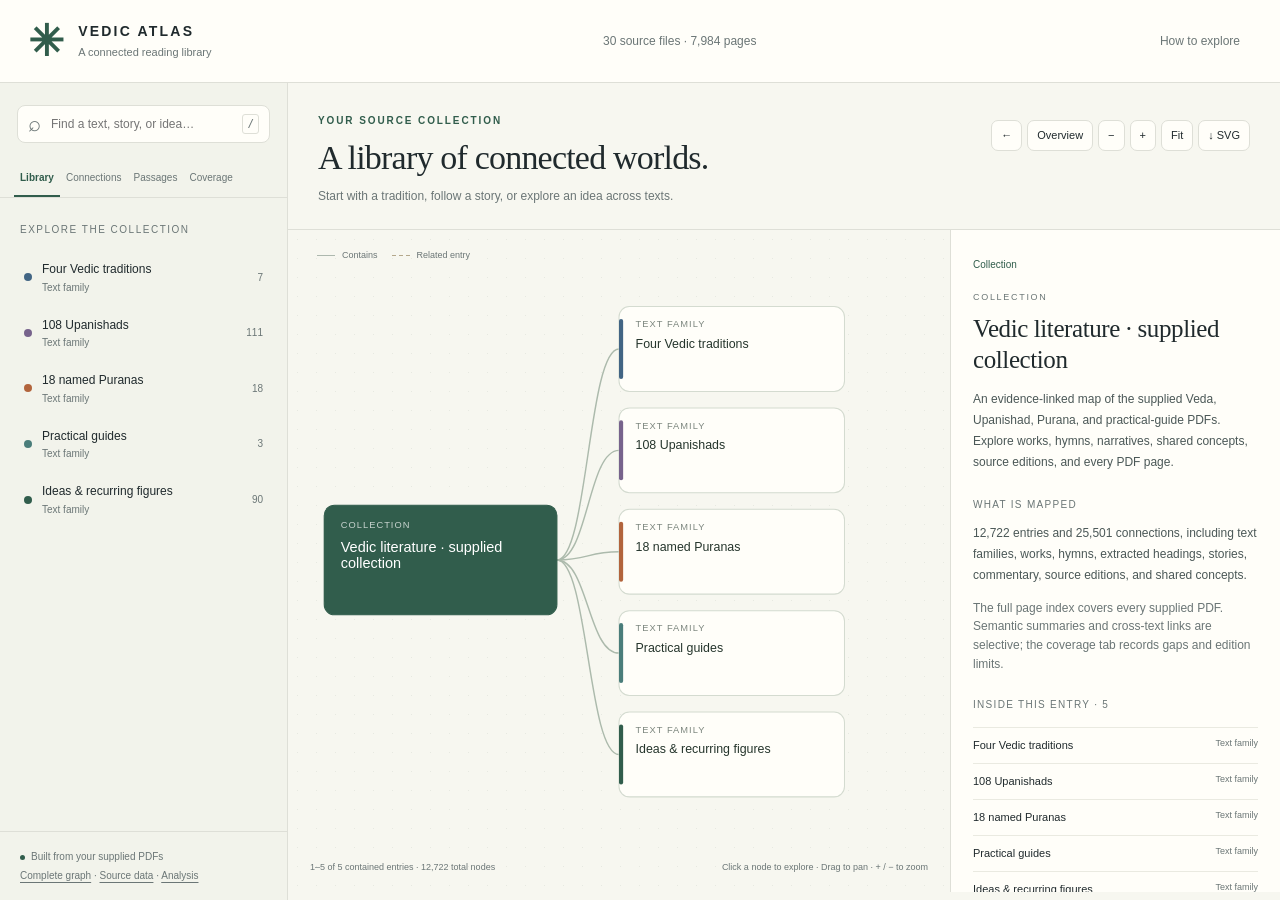
==== output/vedic-atlas.html @ 632bf675 "Publish Vedic Atlas and source-linked literature graph" ====
<!doctype html>
<html lang="en">
<head>
<meta charset="utf-8"><meta name="viewport" content="width=device-width,initial-scale=1">
<title>Vedic Atlas · A connected reading library</title>
<link rel="icon" href="favicon.svg" type="image/svg+xml">
<link rel="stylesheet" href="atlas.css">
</head>
<body>
<header><a class="brand" href="#root"><span class="brandmark">✳</span><span>VEDIC ATLAS<small>A connected reading library</small></span></a><div class="topnote">30 source files · <span id="totalPages">7,984</span> pages</div><button id="helpButton" class="quiet">How to explore</button></header>
<div class="app">
<aside class="sidebar">
<div class="searchbox"><span>⌕</span><input id="search" type="search" aria-label="Search the library" placeholder="Find a text, story, or idea…"><kbd>/</kbd></div>
<nav class="tabs" aria-label="Explore modes"><button data-tab="library" class="active">Library</button><button data-tab="themes">Connections</button><button data-tab="passages">Passages</button><button data-tab="coverage">Coverage</button></nav>
<div id="navContent" class="navcontent"></div>
<footer><span class="live-dot"></span>Built from your supplied PDFs<br><a href="atlas.graphml" download>Complete graph</a> <span>·</span> <a href="atlas.json" download>Source data</a> <span>·</span> <a href="../analysis/REPORT.md">Analysis</a></footer>
</aside>
<main>
<div class="workspace-head"><div><div id="eyebrow" class="eyebrow">YOUR SOURCE COLLECTION</div><h1 id="heading">A library of connected worlds.</h1><p id="subheading">Start with a tradition, follow a story, or explore an idea across texts.</p></div><div class="map-actions"><button id="back" title="Go back" aria-label="Go back">←</button><button id="home" title="Collection overview">Overview</button><button id="zoomOut" title="Zoom out" aria-label="Zoom out">−</button><button id="zoomIn" title="Zoom in" aria-label="Zoom in">+</button><button id="fit" title="Fit map">Fit</button><button id="export" title="Save this map">↓ SVG</button></div></div>
<div class="workspace-body">
<section class="maparea" aria-label="Interactive mind map"><div class="map-key"><span class="keyline"></span>Contains <span class="keyline related"></span>Related entry</div><svg id="map" role="img" aria-label="Mind map of the selected text and its connections"><g id="scene"></g></svg><div id="mapPager" class="mappager"></div><div class="map-caption"><span id="mapCount"></span><span>Click a node to explore · Drag to pan · + / − to zoom</span></div></section>
<aside class="detail" id="detail" aria-live="polite"></aside>
</div>
</main>
</div>
<dialog id="help"><button class="close" id="closeHelp" aria-label="Close help">×</button><p class="eyebrow">READ THE MAP</p><h2>Follow a thread.</h2><p>Select a family, book, hymn, story, or concept. The map shows its immediate connections; the full collection remains available in the library.</p><ol><li><b>Library</b> follows the supplied texts and their indexed contents.</li><li><b>Connections</b> brings together passages that share names or ideas. A shared theme does not establish literary borrowing.</li><li><b>Passages</b> searches the extracted text of all PDFs. Search spelling variants separately.</li><li><b>Coverage</b> records partial editions, OCR, commentary, duplicates, and gaps.</li></ol><p>Page numbers always mean PDF pages, starting at 1. Use “Open source PDF” to check the original. Extracted and recognized text may contain errors. Indexed headings are navigation aids; they are not a claim that every embedded story has received a separate scholarly analysis.</p><p class="fine">The library runs entirely in your browser. No external APIs, accounts, or analytics are required.</p></dialog>
<script src="atlas-data.js"></script><script src="atlas-pages.js"></script><script src="atlas.js"></script>
</body></html>
---- output/atlas.css ----
:root{--ink:#202a2d;--muted:#6b7676;--line:#dedfd7;--paper:#f7f7f0;--panel:#fffef9;--green:#315d4c;--orange:#b2643c;--blue:#426584;--purple:#77638c;--teal:#4a7d7a}*{box-sizing:border-box}body{margin:0;background:var(--paper);color:var(--ink);font:14px/1.55 -apple-system,BlinkMacSystemFont,'Segoe UI',sans-serif}button,input{font:inherit}button,a{touch-action:manipulation}button{cursor:pointer;border:1px solid var(--line);background:var(--panel);color:var(--ink);padding:7px 12px;border-radius:7px}button:hover{background:#eeeee5}button:focus-visible,a:focus-visible,input:focus-visible{outline:3px solid #9dbdac;outline-offset:3px}a{color:var(--green);text-underline-offset:3px}header{height:83px;border-bottom:1px solid var(--line);display:flex;align-items:center;justify-content:space-between;padding:0 28px;background:var(--panel)}.brand{text-decoration:none;color:var(--ink);display:flex;align-items:center;gap:12px;font-weight:650;letter-spacing:2.2px;font-size:14px}.brand small{display:block;font-weight:400;letter-spacing:0;color:var(--muted);font-size:11px;margin-top:1px}.brandmark{font-size:43px;color:var(--green);line-height:1}.topnote{color:var(--muted);font-size:12px}.quiet{border:0;background:transparent;color:var(--muted);font-size:12px}.app{display:flex;min-height:calc(100vh - 83px)}.sidebar{width:288px;flex:none;border-right:1px solid var(--line);display:flex;flex-direction:column;background:#f2f3eb;height:calc(100vh - 83px);position:sticky;top:0}.searchbox{margin:22px 17px 18px;background:var(--panel);border:1px solid var(--line);border-radius:8px;display:flex;align-items:center;padding:7px 10px;gap:8px}.searchbox span{font-size:22px;line-height:1;color:var(--muted)}.searchbox input{width:100%;min-width:0;border:0;outline:none!important;background:transparent;font-size:12px}.searchbox kbd{font-size:11px;border:1px solid var(--line);padding:0 4px;border-radius:3px;color:var(--muted)}.tabs{display:flex;flex-wrap:wrap;gap:0;padding:0 14px;border-bottom:1px solid var(--line)}.tabs button{padding:9px 7px;border:0;border-radius:0;background:none;font-size:11px;color:var(--muted);border-bottom:2px solid transparent}.tabs button.active{color:var(--green);border-bottom-color:var(--green);font-weight:600}.navcontent{padding:18px 15px;overflow:auto;flex:1}.nav-title{font-size:10px;letter-spacing:1.5px;text-transform:uppercase;color:var(--muted);margin:6px 5px 14px}.nav-row{display:flex;width:100%;align-items:center;text-align:left;gap:10px;margin:3px 0;background:none;border:0;border-radius:7px;padding:9px;font-size:12px}.nav-row:hover{background:#e6e9df}.nav-row.current{background:#e0e8dc;color:#294d3f}.nav-row small{display:block;font-size:10px;color:var(--muted);line-height:1.4;margin-top:2px}.nav-row .ntext{flex:1;min-width:0}.nav-row .ncount{color:var(--muted);font-size:10px}.dot{width:8px;height:8px;border-radius:50%;flex:none}.childnav{padding-left:10px;border-left:1px solid var(--line);margin-left:12px}.nav-more{font-size:11px;margin:8px}.fine{font-size:11px;color:var(--muted)}.empty{color:var(--muted);padding:10px;font-size:12px}footer{padding:15px 20px;border-top:1px solid var(--line);color:var(--muted);font-size:10px;line-height:1.9}footer a{color:var(--muted)}.live-dot{display:inline-block;width:5px;height:5px;border-radius:50%;background:var(--green);margin-right:6px}main{flex:1;min-width:0}.workspace-head{padding:30px 30px 23px;display:flex;gap:18px;justify-content:space-between;align-items:flex-start;border-bottom:1px solid var(--line)}.eyebrow{font-size:10px;letter-spacing:1.9px;color:var(--green);font-weight:600}h1{font:34px/1.2 Georgia,'Times New Roman',serif;letter-spacing:-.8px;margin:9px 0 9px;max-width:740px}h2{font:26px/1.25 Georgia,serif;letter-spacing:-.4px}p{margin:0 0 13px}#subheading{font-size:12px;color:var(--muted);max-width:760px;margin:0}.map-actions{display:flex;gap:5px;flex:none;padding-top:7px}.map-actions button{font-size:11px;padding:6px 9px}.workspace-body{display:grid;grid-template-columns:minmax(340px,1fr) 330px;min-height:calc(100vh - 238px)}.maparea{position:relative;min-width:0;min-height:650px;overflow:hidden;background-image:radial-gradient(#b7c0b540 .75px,transparent .75px);background-size:19px 19px}#map{display:block;width:100%;height:calc(100vh - 240px);min-height:650px;cursor:grab;touch-action:none}#map.dragging{cursor:grabbing}.map-key{position:absolute;left:22px;top:19px;font-size:9px;display:flex;gap:7px;align-items:center;color:var(--muted);pointer-events:none}.keyline{width:18px;height:1px;background:#adb8ae;margin-left:7px}.keyline.related{background:repeating-linear-gradient(to right,#b4a88c 0 4px,transparent 4px 7px)}.map-caption{position:absolute;bottom:17px;left:22px;right:22px;display:flex;justify-content:space-between;gap:16px;color:var(--muted);font-size:9px;pointer-events:none}.map-caption span:last-child{max-width:220px;text-align:right}.mappager{position:absolute;bottom:53px;left:22px;display:flex;gap:8px;align-items:center;font-size:10px}.mappager button{font-size:10px;padding:4px 8px}.node{cursor:pointer}.node rect{transition:filter .15s}.node:hover rect{filter:brightness(.96)}.node text{pointer-events:none}.detail{border-left:1px solid var(--line);padding:25px 22px;background:var(--panel);max-height:calc(100vh - 238px);overflow:auto}.type-label{font-size:9px;text-transform:uppercase;letter-spacing:1.7px;color:var(--muted)}.detail h2{margin:8px 0 14px;font-size:25px;overflow-wrap:anywhere}.detail p{font-size:12px}.detail .intro{color:#4b5857;line-height:1.75}.detail h3{font-size:10px;text-transform:uppercase;letter-spacing:1.3px;margin:24px 0 10px;color:var(--muted);font-weight:500}.badge{display:inline-block;border-radius:4px;padding:3px 6px;font-size:9px;background:#edf0e8;color:#45614f;margin:0 4px 6px 0}.badge.machine{background:#f1eee4;color:#78683f}.source-link{display:block;padding:10px 12px;background:var(--green);color:white;border-radius:6px;text-align:center;text-decoration:none;font-size:11px;margin:14px 0 9px}.source-link:hover{background:#254738}.crumbs{font-size:10px;line-height:1.9;color:var(--muted);margin-bottom:17px}.crumbs button{font-size:10px;border:0;padding:0;background:none;text-align:left;color:var(--green)}.detail-list{padding:0;list-style:none}.detail-list li{border-top:1px solid #eaeae1}.detail-list button{border:0;padding:9px 0;background:none;width:100%;text-align:left;font-size:11px;display:flex;justify-content:space-between;gap:10px}.detail-list button small{color:var(--muted);font-size:9px;flex:none}.quote{font-size:11px!important;border-left:2px solid #b3c2b3;padding-left:12px;color:#59625d;margin:11px 0}.citation{font-size:9px;color:var(--muted);display:block;margin-top:5px}.page-tools{display:flex;gap:5px;align-items:center;margin:10px 0;font-size:10px}.page-tools input{width:60px;padding:4px;font-size:11px;border:1px solid var(--line);border-radius:5px}.page-tools button{font-size:10px;padding:5px 8px}.reader{font:11px/1.7 ui-monospace,SFMono-Regular,monospace;white-space:pre-wrap;overflow-wrap:anywhere;background:#f4f4ed;padding:13px;border-radius:6px;max-height:450px;overflow:auto}.passage-result{text-align:left;width:100%;border:0;border-bottom:1px solid var(--line);background:none;border-radius:0;padding:12px 4px}.passage-result strong{display:block;font-size:11px;font-weight:500}.passage-result span{display:block;font-size:11px;color:var(--muted);margin-top:4px}.passage-result small{font-size:9px;color:var(--green)}mark{background:#e9dfa9;color:var(--ink)}.coverage{padding:10px 4px;border-bottom:1px solid var(--line)}.coverage strong{display:block;font-size:12px;font-weight:500}.coverage p{font-size:10px;color:var(--muted);margin-top:5px}.stats-line{font-size:10px;color:var(--muted);margin-bottom:13px}.section-head{font-size:10px;color:var(--muted);margin:14px 4px 5px}.more-text{font-size:11px!important;padding:6px 9px!important}dialog{border:1px solid var(--line);border-radius:12px;max-width:580px;padding:32px;background:var(--panel);color:var(--ink);box-shadow:0 15px 80px #172a2730}dialog::backdrop{background:#15292366}dialog p,dialog li{font-size:13px}dialog li{margin:9px 0}.close{position:absolute;right:14px;top:10px;border:0;background:none;font-size:25px}dialog h2{margin-top:9px}#loadError{padding:40px;color:#963d29}@media(min-width:1700px){.workspace-body{grid-template-columns:minmax(500px,1fr) 390px}.detail{padding:28px 30px}}@media(max-width:1180px){.sidebar{width:245px}.workspace-body{grid-template-columns:minmax(300px,1fr) 295px}.workspace-head{padding:25px 22px;flex-direction:column;gap:10px}h1{font-size:30px}#map{height:calc(100vh - 280px)}.detail{max-height:calc(100vh - 280px);padding:22px 18px}.workspace-body{min-height:calc(100vh - 280px)}}@media(max-width:930px){.workspace-body{display:block}.detail{border-left:0;border-top:1px solid var(--line);max-height:none}.maparea{min-height:500px}#map{min-height:500px;height:500px}.topnote{display:none}.map-caption{font-size:9px}}@media(max-width:620px){header{height:70px;padding:0 17px}.brand{font-size:12px}.brandmark{font-size:35px}.brand small{font-size:10px}.quiet{font-size:10px}.app{display:block}.sidebar{width:100%;height:auto;position:static;border-right:0;border-bottom:1px solid var(--line)}.searchbox{margin:14px 16px 8px}.tabs{padding:0 14px}.tabs button{font-size:12px;padding:9px}.navcontent{max-height:240px;padding:10px 16px}.nav-title{margin:4px}.nav-row{padding:7px}.sidebar footer{display:none}.workspace-head{padding:22px 18px}.map-actions{padding:0}h1{font-size:29px}.maparea{min-height:440px}#map{height:440px;min-height:440px}.detail{padding:24px}.map-caption{left:15px;right:15px}.map-key{left:12px}.mappager{left:15px}}
@media(min-width:931px){.maparea{min-height:450px}#map{min-height:450px}}
.tabs{flex-wrap:nowrap}.tabs button{font-size:10px;padding:9px 6px;white-space:nowrap}
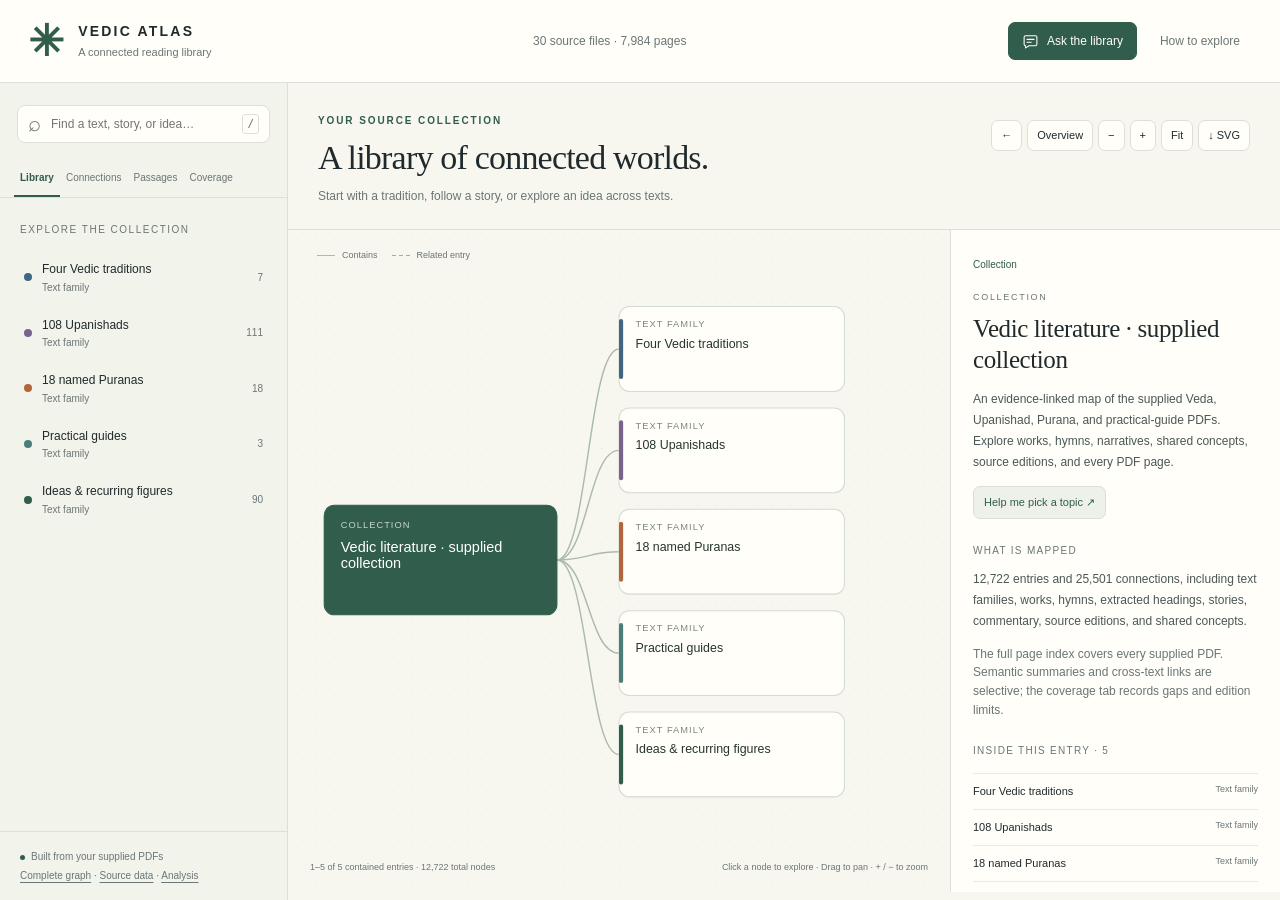
==== commit a2ce3713: "Add a source-based conversational reading guide" ====
--- a/output/vedic-atlas.html
+++ b/output/vedic-atlas.html
@@ -5,9 +5,10 @@
 <title>Vedic Atlas · A connected reading library</title>
 <link rel="icon" href="favicon.svg" type="image/svg+xml">
 <link rel="stylesheet" href="atlas.css">
+<link rel="stylesheet" href="guide.css">
 </head>
 <body>
-<header><a class="brand" href="#root"><span class="brandmark">✳</span><span>VEDIC ATLAS<small>A connected reading library</small></span></a><div class="topnote">30 source files · <span id="totalPages">7,984</span> pages</div><button id="helpButton" class="quiet">How to explore</button></header>
+<header><a class="brand" href="#root"><span class="brandmark">✳</span><span>VEDIC ATLAS<small>A connected reading library</small></span></a><div class="topnote">30 source files · <span id="totalPages">7,984</span> pages</div><div class="header-actions"><button id="openGuide" class="guide-launch" aria-haspopup="dialog" aria-controls="guideDialog"><svg viewBox="0 0 24 24" aria-hidden="true"><path d="M5 4h14a2 2 0 0 1 2 2v10a2 2 0 0 1-2 2h-9l-5 3v-3a2 2 0 0 1-2-2V6a2 2 0 0 1 2-2Z"/><path d="M7 9h10M7 13h6"/></svg>Ask the library</button><button id="helpButton" class="quiet" aria-label="How to explore"><span class="help-label">How to explore</span><span class="help-icon" aria-hidden="true">?</span></button></div></header>
 <div class="app">
 <aside class="sidebar">
 <div class="searchbox"><span>⌕</span><input id="search" type="search" aria-label="Search the library" placeholder="Find a text, story, or idea…"><kbd>/</kbd></div>
@@ -24,5 +25,12 @@
 </main>
 </div>
 <dialog id="help"><button class="close" id="closeHelp" aria-label="Close help">×</button><p class="eyebrow">READ THE MAP</p><h2>Follow a thread.</h2><p>Select a family, book, hymn, story, or concept. The map shows its immediate connections; the full collection remains available in the library.</p><ol><li><b>Library</b> follows the supplied texts and their indexed contents.</li><li><b>Connections</b> brings together passages that share names or ideas. A shared theme does not establish literary borrowing.</li><li><b>Passages</b> searches the extracted text of all PDFs. Search spelling variants separately.</li><li><b>Coverage</b> records partial editions, OCR, commentary, duplicates, and gaps.</li></ol><p>Page numbers always mean PDF pages, starting at 1. Use “Open source PDF” to check the original. Extracted and recognized text may contain errors. Indexed headings are navigation aids; they are not a claim that every embedded story has received a separate scholarly analysis.</p><p class="fine">The library runs entirely in your browser. No external APIs, accounts, or analytics are required.</p></dialog>
-<script src="atlas-data.js"></script><script src="atlas-pages.js"></script><script src="atlas.js"></script>
+<dialog id="guideDialog" aria-labelledby="guideTitle" aria-describedby="guideDescription">
+  <div class="guide-head"><div><div class="guide-kicker">YOUR READING COMPANION</div><h2 id="guideTitle">Ask the library.</h2></div><div class="guide-head-actions"><button id="resetGuide" title="Start a new conversation">Start over</button><button id="closeGuide" aria-label="Close reading guide">×</button></div></div>
+  <p id="guideDescription">Find a starting point. Follow the sources. Connect the ideas.</p>
+  <div id="guideLog" class="guide-log" role="log" aria-live="polite" aria-relevant="additions" aria-label="Reading guide conversation"></div>
+  <div id="guideStatus" class="guide-status" role="status"></div>
+  <form id="guideForm" class="guide-form"><label for="guideInput" class="guide-sr-only">Ask about a topic or book</label><div class="guide-input-row"><textarea id="guideInput" rows="2" maxlength="600" placeholder="Ask about a topic, story, or book…" required></textarea><button id="guideSend" type="submit" aria-label="Send question"><svg viewBox="0 0 24 24" aria-hidden="true"><path d="M12 19V5M5 12l7-7 7 7"/></svg></button></div><p>Uses indexed summaries and PDF passages. Check the cited pages for context.</p></form>
+</dialog>
+<script src="atlas-data.js"></script><script src="atlas-pages.js"></script><script src="atlas.js?v=reading-guide-1"></script><script src="guide-topics.js"></script><script src="guide-engine.js"></script><script src="guide.js"></script>
 </body></html>
--- a/output/guide.css
+++ b/output/guide.css
@@ -0,0 +1,2 @@
+.header-actions{display:flex;align-items:center;gap:11px;flex:none}.guide-launch{display:flex;align-items:center;gap:8px;background:var(--green);border-color:var(--green);color:var(--panel);font-size:12px;padding:9px 13px;white-space:nowrap}.guide-launch:hover{background:#284c3e;color:var(--panel)}.guide-launch svg{width:17px;height:17px;fill:none;stroke:currentColor;stroke-width:1.5;stroke-linecap:round;stroke-linejoin:round}.help-icon{display:none}.ask-entry{display:flex;align-items:center;gap:7px;background:#edf1e8;border:1px solid #d8e1d2;color:var(--green);font-size:11px;padding:7px 10px;margin:3px 0 16px}.ask-entry:hover{background:#e3ebdd}#guideDialog{position:fixed;inset:96px 20px 20px auto;margin:0;padding:0;width:min(510px,calc(100vw - 40px));height:calc(100dvh - 116px);max-height:850px;max-width:none;border:1px solid #cdd7ca;border-radius:13px;background:var(--panel);color:var(--ink);box-shadow:0 20px 80px #203c3430;overflow:hidden}#guideDialog[open]{display:flex;flex-direction:column}#guideDialog::backdrop{background:#142e252e}#guideDialog button,#guideDialog textarea{font:inherit}#guideDialog button:disabled{opacity:.5;cursor:wait}#guideDialog .guide-head{display:flex;align-items:flex-start;justify-content:space-between;gap:12px;padding:23px 24px 10px;flex:none;background:#f0f3ea}#guideDialog .guide-kicker{font-size:9px;letter-spacing:1.8px;color:var(--green);font-weight:600}#guideDialog h2{font:28px/1.2 Georgia,serif;letter-spacing:-.5px;margin:6px 0 0}.guide-head-actions{display:flex;gap:5px;align-items:center}#guideDialog .guide-head-actions button{font-size:10px;padding:5px 7px;background:none;border:0;color:var(--muted)}#guideDialog #closeGuide{font-size:25px;padding:0 3px;line-height:1.2;color:var(--ink)}#guideDialog #guideDescription{font-size:11px;color:#58675c;padding:0 24px 17px;margin:0;background:#f0f3ea;border-bottom:1px solid var(--line);flex:none}.guide-log{overflow-y:auto;overscroll-behavior:contain;flex:1;min-height:0;padding:23px 24px;scroll-behavior:smooth}.guide-message{margin-bottom:24px;overflow-wrap:anywhere}.guide-speaker{font-size:9px;font-weight:600;letter-spacing:1.5px;text-transform:uppercase;color:var(--green);margin-bottom:8px}.guide-message-user{margin-left:48px}.guide-message-user .guide-speaker{text-align:right;color:var(--muted)}#guideDialog .guide-message-user p{font-size:13px;background:#edf1e8;border-radius:10px 10px 2px 10px;padding:11px 14px;color:var(--ink);white-space:pre-wrap}#guideDialog .guide-message p{font-size:12px;line-height:1.7;margin:0 0 12px}.guide-welcome-title{font:22px/1.3 Georgia,serif;margin:0 0 9px;color:var(--ink)}.guide-topics{display:grid;grid-template-columns:1fr 1fr;gap:8px;margin:15px 0 4px}#guideDialog .guide-topic{display:block;text-align:left;width:100%;border:1px solid #dce2d4;background:#f6f7ef;border-radius:8px;padding:12px 10px;color:var(--ink)}#guideDialog .guide-topic:hover{background:#eaf0e2;border-color:#b8c9b1}#guideDialog .guide-topic strong{display:block;font-size:12px;font-weight:500;line-height:1.35}#guideDialog .guide-topic span{font-size:10px;color:#60705f;display:block;margin-top:5px;line-height:1.5}.guide-context{margin:0 0 15px}#guideDialog .guide-context button{font-size:11px;color:var(--green);border:1px solid #cfdbc6;background:#edf3e6;border-radius:6px;padding:7px 10px;text-align:left;width:100%}.guide-section-title{font-size:9px;text-transform:uppercase;letter-spacing:1.5px;color:var(--muted);font-weight:500;margin:19px 0 10px}.guide-reading{border:1px solid #dce2d4;border-radius:9px;padding:14px;margin:9px 0;background:var(--panel)}#guideDialog .guide-reading h4{font:19px/1.3 Georgia,serif;letter-spacing:-.2px;margin:6px 0 8px;color:var(--ink)}.guide-kind{font-size:9px;text-transform:uppercase;letter-spacing:1.1px;color:var(--green)}#guideDialog .guide-reading .guide-summary{font-size:12px;line-height:1.7;margin-bottom:10px}#guideDialog .guide-reading blockquote{font-size:11px;line-height:1.65;margin:10px 0;padding:0 0 0 10px;border-left:2px solid #b6c7aa;color:#55614e}.guide-citation{font-size:10px;line-height:1.5;color:var(--muted);margin-bottom:11px}.guide-reading-actions{display:flex;flex-wrap:wrap;gap:6px;align-items:center}#guideDialog .guide-reading-actions button,#guideDialog .guide-reading-actions a{font-size:10px;padding:5px 8px;border:1px solid #d5dfcf;border-radius:5px;line-height:1.5;color:var(--green);background:#f0f4eb;text-decoration:none;display:inline-flex;align-items:center;min-height:28px}#guideDialog .guide-reading-actions a{background:transparent}.guide-connection{padding:11px 0;border-top:1px solid var(--line)}#guideDialog .guide-connection-title{font-size:12px;line-height:1.5;margin:4px 0 6px;font-weight:500}#guideDialog .guide-connection p{font-size:11px;color:#56634e;margin-bottom:7px}#guideDialog .guide-connection button{font-size:10px;border:0;background:none;padding:2px 0;text-align:left;color:var(--green);text-decoration:underline;text-underline-offset:3px}.guide-relation{font-size:9px;text-transform:uppercase;letter-spacing:1px;color:#806d45}.guide-followups{display:flex;flex-wrap:wrap;gap:6px;margin-top:14px}#guideDialog .guide-followups button{font-size:11px;color:var(--green);border:1px solid #d5dfcd;padding:7px 9px;border-radius:6px;background:#f8f9f2;text-align:left}.guide-scope{font-size:10px!important;color:var(--muted);margin-top:12px!important}.guide-status{font-size:11px;color:var(--muted);padding:0 24px;min-height:0;flex:none}.guide-status:not(:empty){padding-bottom:10px}.guide-form{padding:14px 18px 13px;border-top:1px solid var(--line);background:#f4f5ee;flex:none}.guide-input-row{display:flex;gap:8px;align-items:center;background:var(--panel);border:1px solid #cbd6c5;border-radius:9px;padding:7px 8px 7px 12px}#guideDialog textarea{resize:none;border:0;background:transparent;color:var(--ink);font-size:12px;line-height:1.6;width:100%;padding:4px 0;min-height:45px;max-height:120px}#guideDialog textarea:focus{outline:none}#guideDialog textarea::placeholder{color:#75816f}.guide-input-row:focus-within{outline:2px solid #91ad80;outline-offset:2px}#guideDialog #guideSend{background:var(--green);color:var(--panel);border:0;border-radius:7px;display:flex;align-items:center;justify-content:center;width:35px;height:35px;flex:none;padding:7px}#guideSend svg{width:20px;height:20px;fill:none;stroke:currentColor;stroke-width:1.8;stroke-linecap:round;stroke-linejoin:round}#guideDialog .guide-form>p{font-size:9px;color:#63715d;line-height:1.5;margin:8px 0 0}.guide-sr-only{position:absolute;width:1px;height:1px;padding:0;margin:-1px;overflow:hidden;clip:rect(0,0,0,0);white-space:nowrap;border:0}@media(prefers-reduced-motion:reduce){.guide-log{scroll-behavior:auto}}@media(max-width:700px){header .topnote{display:none}.header-actions{gap:4px}.guide-launch{font-size:11px;padding:8px 9px;gap:5px}.guide-launch svg{width:15px;height:15px}.help-label{display:none}.help-icon{display:block;font-size:14px;width:20px;text-align:center}#guideDialog{inset:12px;width:calc(100vw - 24px);height:calc(100dvh - 24px);max-height:none;border-radius:11px}.guide-log{padding:20px}.guide-head{padding-left:20px!important;padding-right:20px!important}#guideDialog #guideDescription{padding-left:20px;padding-right:20px}.guide-head-actions{gap:1px}#guideDialog .guide-head-actions button{font-size:9px}.guide-message-user{margin-left:35px}}@media(max-width:370px){.brand{gap:7px}.brandmark{font-size:29px}.brand{font-size:10px;letter-spacing:1.6px}.brand small{font-size:9px}.guide-launch{font-size:10px;padding:8px}.guide-launch svg{display:none}.guide-topics{grid-template-columns:1fr 1fr}.guide-log{padding:17px}.guide-form{padding:12px}.guide-head{padding:20px 17px 10px!important}#guideDialog h2{font-size:25px}}
+@media(max-width:700px){#guideDialog textarea{font-size:16px}#guideDialog .guide-form>p{font-size:10px}}
